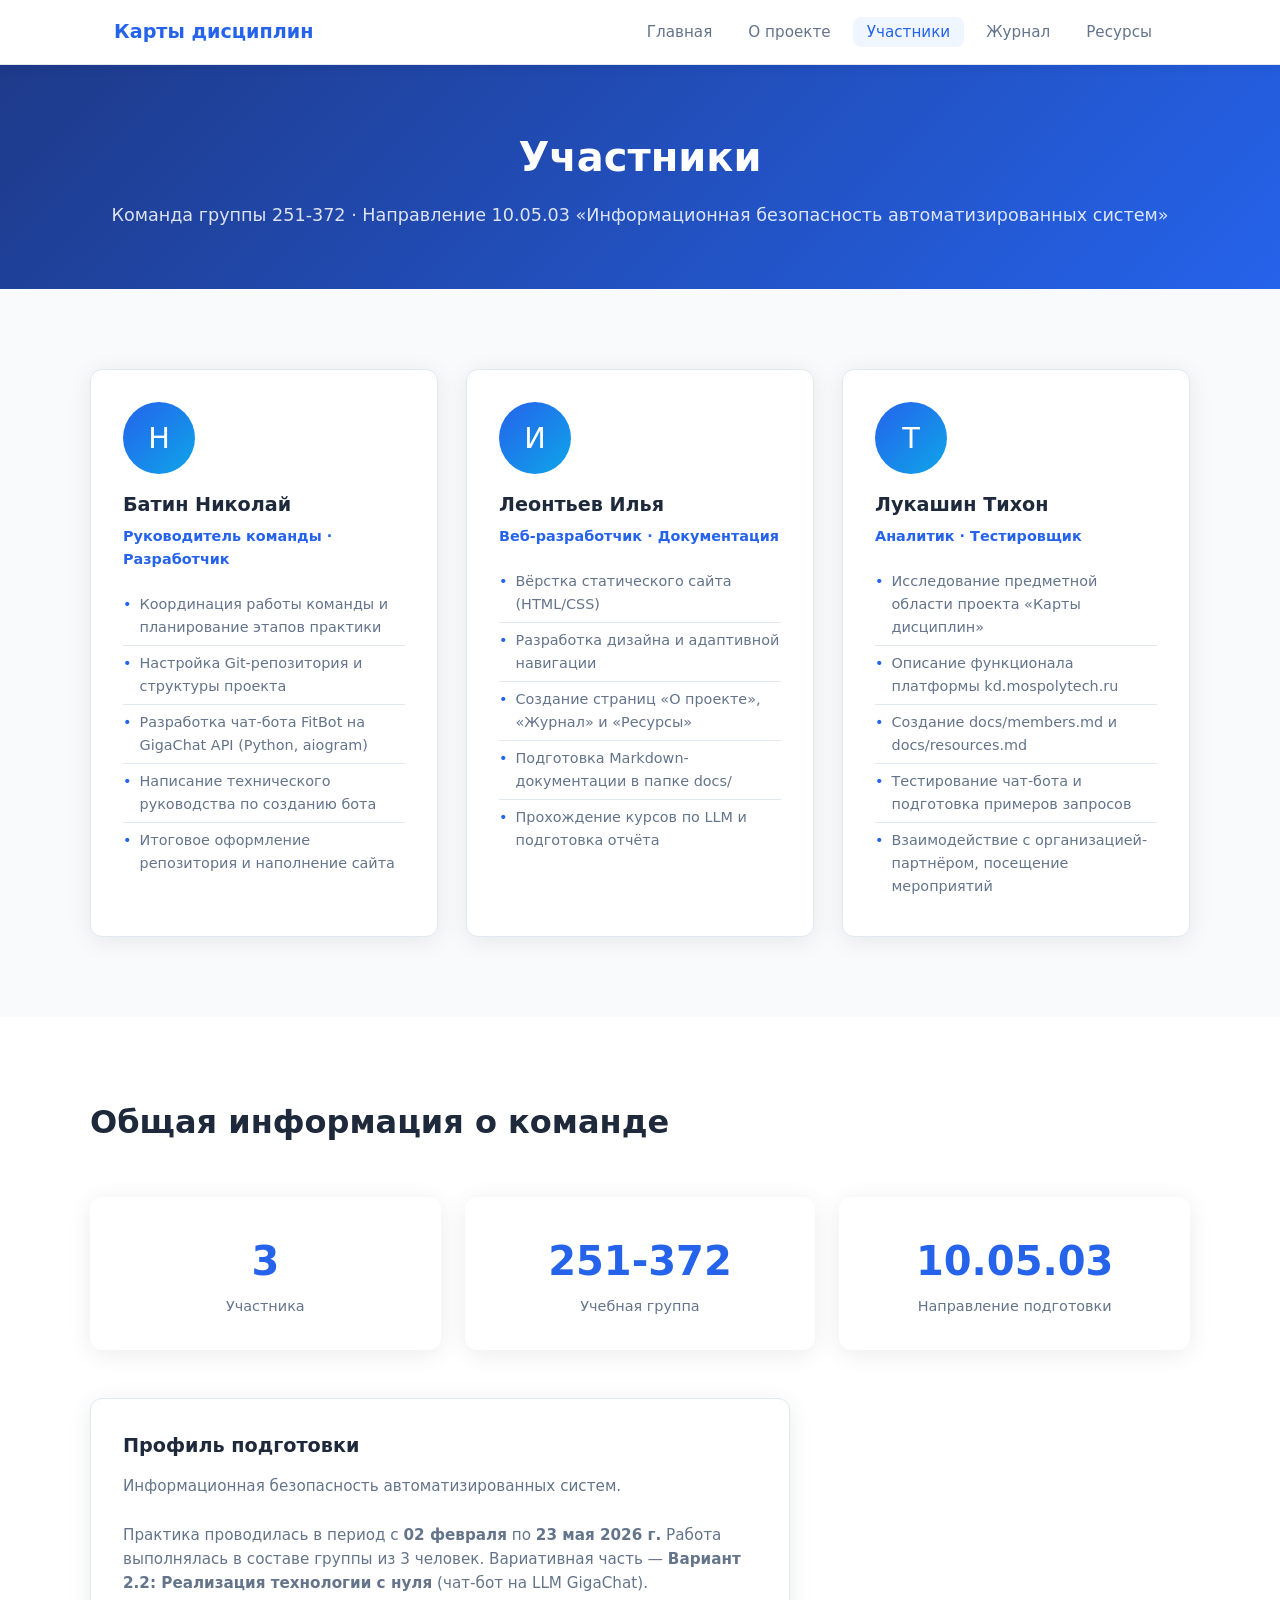
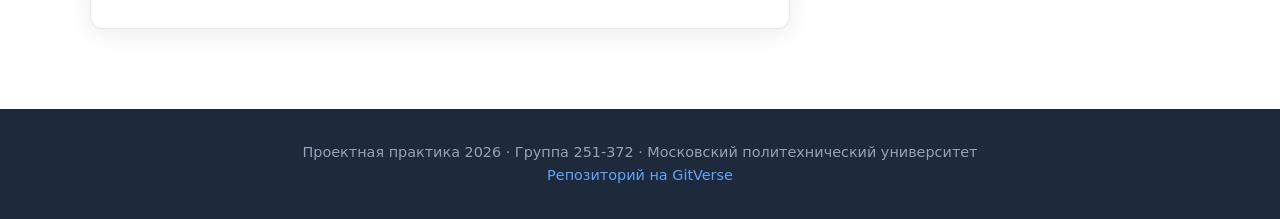
==== site/members.html @ eee1f71b "Проектная практика 2026: документация, сайт, FitBot" ====
<!DOCTYPE html>
<html lang="ru">
<head>
  <meta charset="UTF-8">
  <meta name="viewport" content="width=device-width, initial-scale=1.0">
  <title>Участники — Карты дисциплин</title>
  <link rel="stylesheet" href="css/style.css">
</head>
<body>

<nav>
  <div class="nav-inner">
    <a href="index.html" class="nav-logo">Карты дисциплин</a>
    <ul class="nav-links">
      <li><a href="index.html">Главная</a></li>
      <li><a href="about.html">О проекте</a></li>
      <li><a href="members.html" class="active">Участники</a></li>
      <li><a href="journal.html">Журнал</a></li>
      <li><a href="resources.html">Ресурсы</a></li>
    </ul>
  </div>
</nav>

<div class="page-header">
  <h1>Участники</h1>
  <p>Команда группы 251-372 · Направление 10.05.03 «Информационная безопасность автоматизированных систем»</p>
</div>

<section>
  <div class="container">
    <div class="members-grid">

      <div class="member-card">
        <div class="member-avatar">Н</div>
        <div class="member-name">Батин Николай</div>
        <div class="member-role">Руководитель команды · Разработчик</div>
        <ul class="member-tasks">
          <li>Координация работы команды и планирование этапов практики</li>
          <li>Настройка Git-репозитория и структуры проекта</li>
          <li>Разработка чат-бота FitBot на GigaChat API (Python, aiogram)</li>
          <li>Написание технического руководства по созданию бота</li>
          <li>Итоговое оформление репозитория и наполнение сайта</li>
        </ul>
      </div>

      <div class="member-card">
        <div class="member-avatar">И</div>
        <div class="member-name">Леонтьев Илья</div>
        <div class="member-role">Веб-разработчик · Документация</div>
        <ul class="member-tasks">
          <li>Вёрстка статического сайта (HTML/CSS)</li>
          <li>Разработка дизайна и адаптивной навигации</li>
          <li>Создание страниц «О проекте», «Журнал» и «Ресурсы»</li>
          <li>Подготовка Markdown-документации в папке docs/</li>
          <li>Прохождение курсов по LLM и подготовка отчёта</li>
        </ul>
      </div>

      <div class="member-card">
        <div class="member-avatar">Т</div>
        <div class="member-name">Лукашин Тихон</div>
        <div class="member-role">Аналитик · Тестировщик</div>
        <ul class="member-tasks">
          <li>Исследование предметной области проекта «Карты дисциплин»</li>
          <li>Описание функционала платформы kd.mospolytech.ru</li>
          <li>Создание docs/members.md и docs/resources.md</li>
          <li>Тестирование чат-бота и подготовка примеров запросов</li>
          <li>Взаимодействие с организацией-партнёром, посещение мероприятий</li>
        </ul>
      </div>

    </div>
  </div>
</section>

<section style="background: white;">
  <div class="container">
    <h2 class="section-title">Общая информация о команде</h2>
    <div class="stats">
      <div class="stat">
        <span class="stat-number">3</span>
        <span class="stat-label">Участника</span>
      </div>
      <div class="stat">
        <span class="stat-number">251-372</span>
        <span class="stat-label">Учебная группа</span>
      </div>
      <div class="stat">
        <span class="stat-number">10.05.03</span>
        <span class="stat-label">Направление подготовки</span>
      </div>
    </div>
    <div class="card" style="max-width: 700px; margin-top: 32px;">
      <h3 style="margin-bottom: 12px;">Профиль подготовки</h3>
      <p style="color: var(--text-muted);">
        Информационная безопасность автоматизированных систем.<br><br>
        Практика проводилась в период с <strong>02 февраля</strong> по <strong>23 мая 2026 г.</strong>
        Работа выполнялась в составе группы из 3 человек.
        Вариативная часть — <strong>Вариант 2.2: Реализация технологии с нуля</strong>
        (чат-бот на LLM GigaChat).
      </p>
    </div>
  </div>
</section>

<footer>
  <p>Проектная практика 2026 · Группа 251-372 · Московский политехнический университет<br>
  <a href="https://gitverse.ru/mospol/project-practice-2026-BeGoode" target="_blank">Репозиторий на GitVerse</a></p>
</footer>

</body>
</html>
---- site/css/style.css ----
* {
  margin: 0;
  padding: 0;
  box-sizing: border-box;
}

:root {
  --primary: #2563eb;
  --primary-dark: #1d4ed8;
  --secondary: #64748b;
  --accent: #0ea5e9;
  --bg: #f8fafc;
  --surface: #ffffff;
  --text: #1e293b;
  --text-muted: #64748b;
  --border: #e2e8f0;
  --radius: 12px;
  --shadow: 0 4px 24px rgba(0,0,0,0.08);
}

body {
  font-family: 'Segoe UI', system-ui, sans-serif;
  background: var(--bg);
  color: var(--text);
  line-height: 1.6;
}

/* Navigation */
nav {
  background: var(--surface);
  border-bottom: 1px solid var(--border);
  position: sticky;
  top: 0;
  z-index: 100;
  box-shadow: 0 2px 12px rgba(0,0,0,0.06);
}

.nav-inner {
  max-width: 1100px;
  margin: 0 auto;
  padding: 0 24px;
  display: flex;
  align-items: center;
  justify-content: space-between;
  height: 64px;
}

.nav-logo {
  font-size: 1.2rem;
  font-weight: 700;
  color: var(--primary);
  text-decoration: none;
}

.nav-links {
  display: flex;
  gap: 8px;
  list-style: none;
}

.nav-links a {
  text-decoration: none;
  color: var(--text-muted);
  padding: 6px 14px;
  border-radius: 8px;
  font-size: 0.95rem;
  transition: all 0.2s;
}

.nav-links a:hover,
.nav-links a.active {
  color: var(--primary);
  background: #eff6ff;
}

/* Hero */
.hero {
  background: linear-gradient(135deg, #1e3a8a 0%, #2563eb 50%, #0ea5e9 100%);
  color: white;
  padding: 100px 24px;
  text-align: center;
}

.hero h1 {
  font-size: 3rem;
  font-weight: 800;
  margin-bottom: 20px;
  line-height: 1.2;
}

.hero p {
  font-size: 1.25rem;
  opacity: 0.9;
  max-width: 640px;
  margin: 0 auto 36px;
}

.btn {
  display: inline-block;
  padding: 14px 32px;
  border-radius: 10px;
  text-decoration: none;
  font-weight: 600;
  font-size: 1rem;
  transition: all 0.2s;
}

.btn-white {
  background: white;
  color: var(--primary);
}

.btn-white:hover {
  background: #eff6ff;
  transform: translateY(-2px);
}

.btn-outline {
  border: 2px solid rgba(255,255,255,0.6);
  color: white;
  margin-left: 12px;
}

.btn-outline:hover {
  background: rgba(255,255,255,0.15);
  transform: translateY(-2px);
}

/* Sections */
section {
  padding: 80px 24px;
}

.container {
  max-width: 1100px;
  margin: 0 auto;
}

.section-title {
  font-size: 2rem;
  font-weight: 700;
  margin-bottom: 12px;
  color: var(--text);
}

.section-subtitle {
  color: var(--text-muted);
  font-size: 1.1rem;
  margin-bottom: 48px;
}

/* Cards */
.cards {
  display: grid;
  grid-template-columns: repeat(auto-fit, minmax(280px, 1fr));
  gap: 24px;
}

.card {
  background: var(--surface);
  border-radius: var(--radius);
  padding: 32px;
  box-shadow: var(--shadow);
  border: 1px solid var(--border);
  transition: transform 0.2s, box-shadow 0.2s;
}

.card:hover {
  transform: translateY(-4px);
  box-shadow: 0 8px 32px rgba(0,0,0,0.12);
}

.card-icon {
  font-size: 2.5rem;
  margin-bottom: 16px;
}

.card h3 {
  font-size: 1.2rem;
  margin-bottom: 10px;
}

.card p {
  color: var(--text-muted);
  font-size: 0.95rem;
}

/* Stats */
.stats {
  display: grid;
  grid-template-columns: repeat(auto-fit, minmax(200px, 1fr));
  gap: 24px;
  margin: 48px 0;
}

.stat {
  text-align: center;
  background: var(--surface);
  padding: 32px 24px;
  border-radius: var(--radius);
  box-shadow: var(--shadow);
}

.stat-number {
  font-size: 2.5rem;
  font-weight: 800;
  color: var(--primary);
  display: block;
}

.stat-label {
  color: var(--text-muted);
  font-size: 0.9rem;
  margin-top: 6px;
}

/* Member cards */
.members-grid {
  display: grid;
  grid-template-columns: repeat(auto-fit, minmax(300px, 1fr));
  gap: 28px;
}

.member-card {
  background: var(--surface);
  border-radius: var(--radius);
  padding: 32px;
  box-shadow: var(--shadow);
  border: 1px solid var(--border);
}

.member-avatar {
  width: 72px;
  height: 72px;
  background: linear-gradient(135deg, var(--primary), var(--accent));
  border-radius: 50%;
  display: flex;
  align-items: center;
  justify-content: center;
  font-size: 1.8rem;
  color: white;
  margin-bottom: 16px;
}

.member-name {
  font-size: 1.2rem;
  font-weight: 700;
  margin-bottom: 4px;
}

.member-role {
  color: var(--primary);
  font-size: 0.9rem;
  font-weight: 600;
  margin-bottom: 16px;
}

.member-tasks {
  list-style: none;
  padding: 0;
}

.member-tasks li {
  padding: 6px 0;
  color: var(--text-muted);
  font-size: 0.9rem;
  border-bottom: 1px solid var(--border);
  display: flex;
  align-items: flex-start;
  gap: 8px;
}

.member-tasks li:last-child { border-bottom: none; }
.member-tasks li::before { content: "•"; color: var(--primary); flex-shrink: 0; }

/* Journal */
.timeline {
  position: relative;
  padding-left: 32px;
}

.timeline::before {
  content: '';
  position: absolute;
  left: 8px;
  top: 0;
  bottom: 0;
  width: 2px;
  background: var(--border);
}

.timeline-item {
  position: relative;
  margin-bottom: 40px;
  background: var(--surface);
  border-radius: var(--radius);
  padding: 28px;
  box-shadow: var(--shadow);
  border: 1px solid var(--border);
}

.timeline-item::before {
  content: '';
  position: absolute;
  left: -28px;
  top: 32px;
  width: 14px;
  height: 14px;
  border-radius: 50%;
  background: var(--primary);
  border: 3px solid white;
  box-shadow: 0 0 0 2px var(--primary);
}

.timeline-date {
  font-size: 0.85rem;
  color: var(--primary);
  font-weight: 600;
  margin-bottom: 8px;
}

.timeline-title {
  font-size: 1.1rem;
  font-weight: 700;
  margin-bottom: 12px;
}

.timeline-body { color: var(--text-muted); font-size: 0.95rem; }
.timeline-body ul { margin: 10px 0 0 20px; }
.timeline-body li { margin-bottom: 4px; }

/* Resources */
.resource-group {
  margin-bottom: 48px;
}

.resource-group h3 {
  font-size: 1.2rem;
  font-weight: 700;
  margin-bottom: 20px;
  padding-bottom: 10px;
  border-bottom: 2px solid var(--border);
}

.resource-list {
  display: grid;
  gap: 12px;
}

.resource-item {
  display: flex;
  align-items: center;
  gap: 16px;
  padding: 16px 20px;
  background: var(--surface);
  border-radius: var(--radius);
  box-shadow: var(--shadow);
  border: 1px solid var(--border);
  text-decoration: none;
  color: var(--text);
  transition: all 0.2s;
}

.resource-item:hover {
  transform: translateX(4px);
  border-color: var(--primary);
}

.resource-icon {
  font-size: 1.5rem;
  flex-shrink: 0;
}

.resource-title {
  font-weight: 600;
  font-size: 0.95rem;
}

.resource-desc {
  color: var(--text-muted);
  font-size: 0.85rem;
}

/* Page header */
.page-header {
  background: linear-gradient(135deg, #1e3a8a, #2563eb);
  color: white;
  padding: 60px 24px;
  text-align: center;
}

.page-header h1 { font-size: 2.5rem; font-weight: 800; margin-bottom: 12px; }
.page-header p { opacity: 0.85; font-size: 1.1rem; }

/* Tag */
.tag {
  display: inline-block;
  padding: 4px 12px;
  border-radius: 20px;
  font-size: 0.8rem;
  font-weight: 600;
  background: #eff6ff;
  color: var(--primary);
  margin-right: 8px;
  margin-bottom: 8px;
}

/* Footer */
footer {
  background: var(--text);
  color: #94a3b8;
  text-align: center;
  padding: 32px 24px;
  font-size: 0.9rem;
}

footer a { color: #60a5fa; text-decoration: none; }

/* Tech section */
.tech-grid {
  display: grid;
  grid-template-columns: repeat(auto-fit, minmax(140px, 1fr));
  gap: 16px;
}

.tech-item {
  background: var(--surface);
  border-radius: var(--radius);
  padding: 20px;
  text-align: center;
  box-shadow: var(--shadow);
  border: 1px solid var(--border);
}

.tech-item .icon { font-size: 2rem; margin-bottom: 8px; }
.tech-item .name { font-size: 0.85rem; font-weight: 600; }
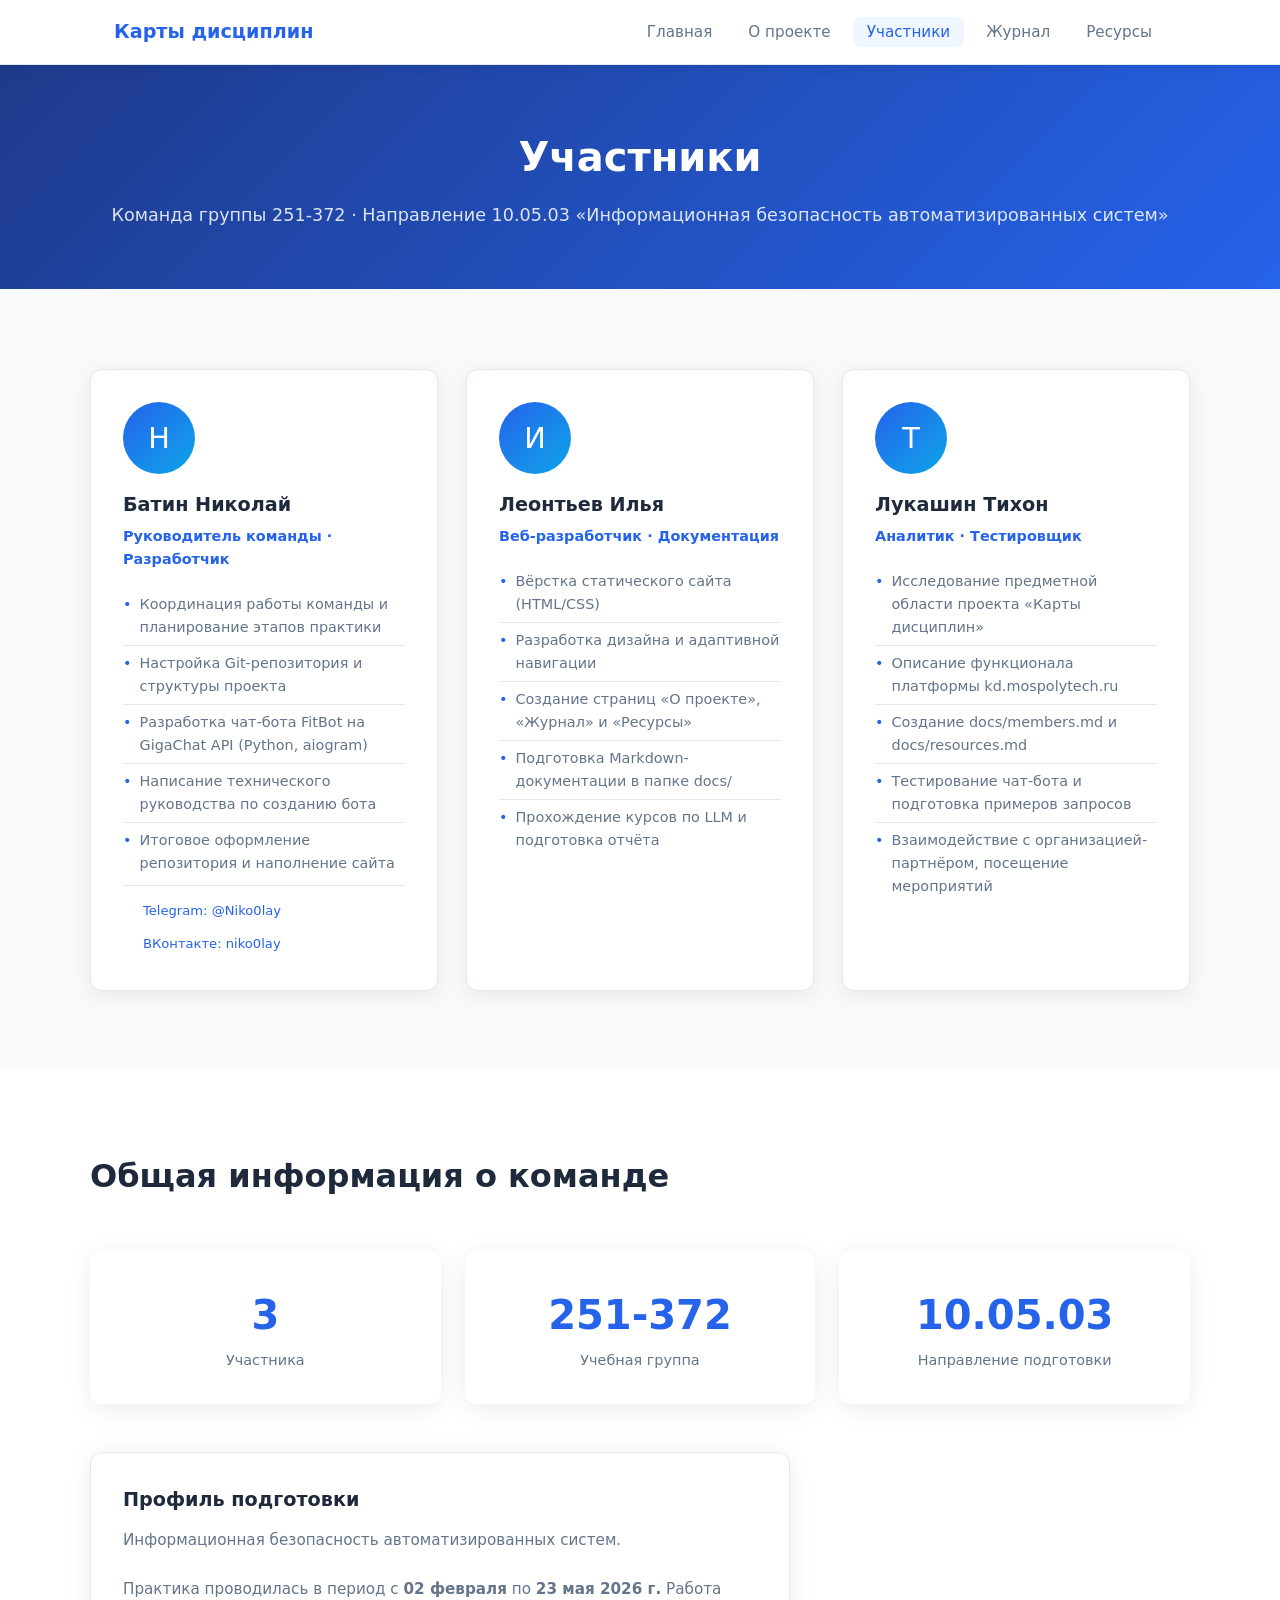
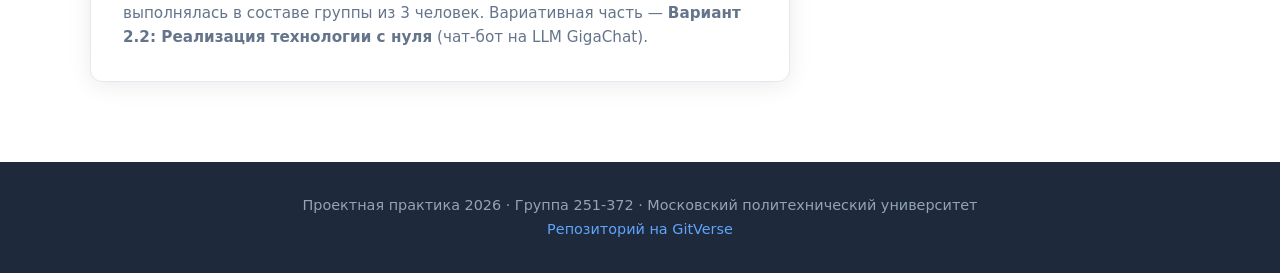
==== commit 1993077c: "Добавить контакты руководителя команды (Telegram, ВКонтакте)" ====
--- a/site/members.html
+++ b/site/members.html
@@ -41,6 +41,10 @@
           <li>Написание технического руководства по созданию бота</li>
           <li>Итоговое оформление репозитория и наполнение сайта</li>
         </ul>
+        <div class="member-contacts">
+          <a href="https://t.me/Niko0lay" target="_blank">Telegram: @Niko0lay</a>
+          <a href="https://vk.com/niko0lay" target="_blank">ВКонтакте: niko0lay</a>
+        </div>
       </div>
 
       <div class="member-card">
--- a/site/css/style.css
+++ b/site/css/style.css
@@ -273,6 +273,22 @@
 .member-tasks li:last-child { border-bottom: none; }
 .member-tasks li::before { content: "•"; color: var(--primary); flex-shrink: 0; }
 
+.member-contacts {
+  display: flex;
+  gap: 12px;
+  flex-wrap: wrap;
+  padding: 14px 20px 4px;
+  border-top: 1px solid var(--border);
+  margin-top: 4px;
+}
+.member-contacts a {
+  font-size: 0.82rem;
+  color: var(--primary);
+  text-decoration: none;
+  font-weight: 500;
+}
+.member-contacts a:hover { text-decoration: underline; }
+
 /* Journal */
 .timeline {
   position: relative;
